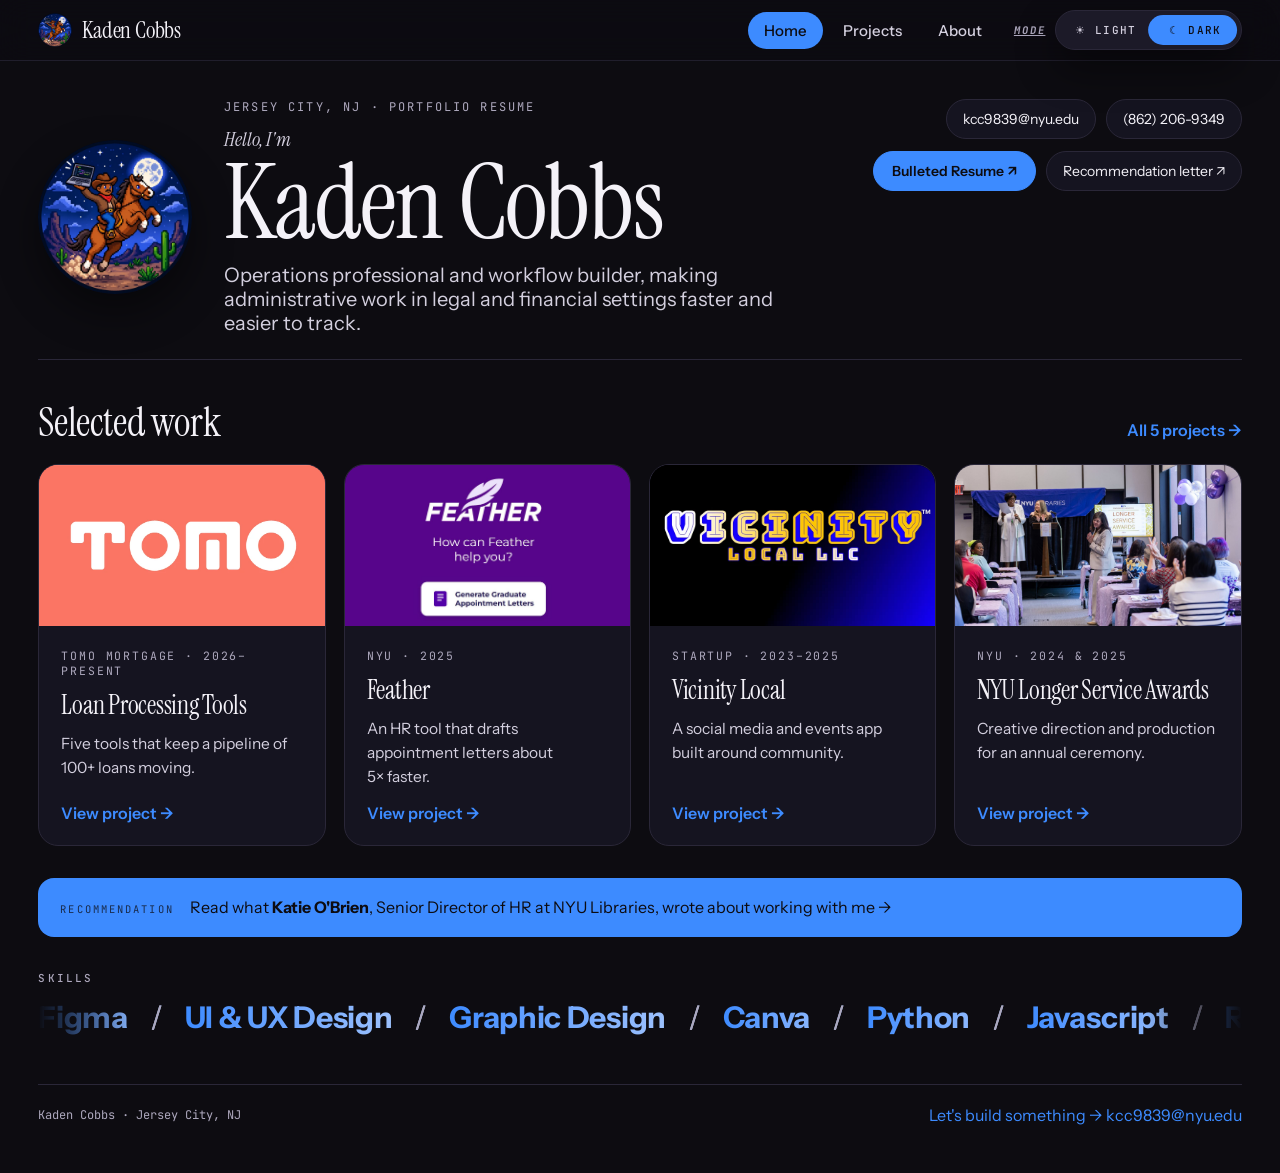
==== index.html @ 7b304f0b "Animate menu into tabs on scroll; frosted phone menu - On small screens the Home / Projects / About " ====
<!DOCTYPE html>
<html lang="en" data-theme="dark">
<head>
<meta charset="utf-8">
<meta name="viewport" content="width=device-width, initial-scale=1">
<title>Kaden Cobbs | Operations &amp; Workflow Automation</title>
<meta name="description" content="Portfolio resume of Kaden Cobbs, an operations professional and workflow builder in Jersey City, NJ.">
<script>
  // Saved choice first, then the visitor's system theme, then dark
  (function () {
    var t = null;
    try { t = localStorage.getItem('kc-portfolio-theme'); } catch (e) {}
    if (t !== 'light' && t !== 'dark') {
      t = window.matchMedia && matchMedia('(prefers-color-scheme: light)').matches ? 'light' : 'dark';
    }
    document.documentElement.dataset.theme = t;
  })();
</script>
<link rel="preconnect" href="https://fonts.googleapis.com">
<link rel="preconnect" href="https://fonts.gstatic.com" crossorigin>
<link href="https://fonts.googleapis.com/css2?family=Instrument+Serif:ital@0;1&family=Instrument+Sans:wght@400;500;600;700&family=JetBrains+Mono:wght@400;500&display=swap" rel="stylesheet">
<style>
:root {
  --bg: #0D0C11; --panel: #151420; --panel2: #1C1A28; --line: #2A2738;
  --ink: #F4F2F8; --ink2: #D3CFDE; --ink3: #ADA8BD;
  --accent: #3D8BFF; --accent-ink: #0D0C11; --shadow: 0 18px 40px rgba(0,0,0,.45);
  --blue: #8FB8FF; --blue-line: #2E3D5C; --blue-bg: #131B2A;
  --serif: 'Instrument Serif', serif;
  --sans: 'Instrument Sans', system-ui, sans-serif;
  --mono: 'JetBrains Mono', monospace;
}
:root[data-theme="light"] {
  --bg: #F7F5FA; --panel: #FFFFFF; --panel2: #F1EDF7; --line: #E3DEEC;
  --ink: #141220; --ink2: #565068; --ink3: #6E6880;
  --accent: #1560F5; --accent-ink: #FFFFFF; --shadow: 0 18px 40px rgba(10,30,70,.10);
  --blue: #12459E; --blue-line: #C4D7F7; --blue-bg: #EEF4FF;
}

* { box-sizing: border-box; }

/* Scrollbars that match the theme */
:root { color-scheme: dark; --scroll-thumb: color-mix(in srgb, var(--ink3) 55%, transparent); --scroll-thumb-hover: var(--accent); }
:root[data-theme="light"] { color-scheme: light; }
html { scrollbar-color: var(--scroll-thumb) var(--bg); }
.gallery { scrollbar-width: thin; scrollbar-color: var(--scroll-thumb) transparent; }
.gallery:hover { scrollbar-color: var(--scroll-thumb-hover) transparent; }
::-webkit-scrollbar { width: 12px; height: 10px; }
::-webkit-scrollbar-track { background: var(--bg); }
::-webkit-scrollbar-thumb { background: var(--scroll-thumb); border-radius: 999px; border: 3px solid var(--bg); }
::-webkit-scrollbar-thumb:hover { background: var(--scroll-thumb-hover); }
.gallery::-webkit-scrollbar-track { background: transparent; }
.gallery::-webkit-scrollbar-thumb { border-color: transparent; background-clip: padding-box; }
html, body { margin: 0; padding: 0; background: var(--bg); color: var(--ink); -webkit-font-smoothing: antialiased; }
body { font-family: var(--sans); transition: background .35s ease, color .35s ease; }
a { color: var(--accent); text-decoration: none; }
a:hover { color: var(--ink); }
img { display: block; max-width: 100%; }
h1, h2, h3, p, ul, figure { margin: 0; }

.wrap { max-width: 1280px; margin: 0 auto; }
.mono-sm { font-family: var(--mono); font-size: 12px; color: var(--ink3); }

/* Header */
.header { display: flex; flex-wrap: wrap; gap: 20px 28px; align-items: flex-start; justify-content: space-between; padding-bottom: 24px; border-bottom: 1px solid var(--line); }
.who { display: flex; align-items: center; gap: clamp(18px,2.5vw,32px); min-width: 0; }
.avatar-btn { flex: none; padding: 0; border: 0; background: none; border-radius: 50%; cursor: zoom-in; }
.avatar-btn:focus-visible { outline: 2px solid var(--accent); outline-offset: 4px; }
.avatar { transition: transform .3s ease; display: block; width: clamp(104px,12vw,156px); height: auto; aspect-ratio: 1; border-radius: 50%; box-shadow: var(--shadow); }
.intro { min-width: 0; }
.eyebrow { font-family: var(--mono); font-size: 12px; letter-spacing: .18em; text-transform: uppercase; color: var(--ink3); margin-bottom: 14px; }
.hello { font-family: var(--serif); font-style: italic; font-size: clamp(15px,2vw,20px); color: var(--ink2); line-height: 1; }
h1 { font-family: var(--serif); font-weight: 400; font-size: clamp(52px,9vw,104px); line-height: .92; margin: 6px 0 12px; letter-spacing: -.02em; }
.tagline { font-size: clamp(16px,1.6vw,20px); color: var(--ink2); max-width: 46ch; text-wrap: pretty; }

.contact { display: flex; flex-direction: column; gap: 12px; align-items: flex-end; flex: 1 1 340px; }
.contact-row { display: flex; flex-wrap: wrap; gap: 10px; justify-content: flex-end; }
.pill { border: 1px solid var(--line); background: var(--panel); border-radius: 999px; padding: 10px 16px; font-size: 14px; white-space: nowrap; color: var(--ink); }
.pill:hover { border-color: var(--accent); color: var(--accent); }
.pill-accent { background: var(--accent); border-color: var(--accent); color: var(--accent-ink); font-weight: 600; padding: 10px 18px; }
.pill-accent:hover { opacity: .85; color: var(--accent-ink); }

.mode { display: flex; align-items: center; gap: 10px; margin-top: 2px; }
.mode-label { font-family: var(--mono); font-size: 10.5px; letter-spacing: .18em; text-transform: uppercase; color: var(--ink3); font-weight: 700; font-style: italic; text-decoration: underline; }
.toggle.demo { animation: togglePulse 1.1s ease 2; }
@keyframes togglePulse { 0%,100% { box-shadow: var(--shadow), 0 0 0 0 color-mix(in srgb, var(--accent) 55%, transparent); } 50% { box-shadow: var(--shadow), 0 0 0 8px transparent; } }
.toggle { position: relative; display: flex; padding: 4px; gap: 2px; background: var(--panel2); border: 1px solid var(--line); border-radius: 999px; box-shadow: var(--shadow); cursor: pointer; }
.knob { position: absolute; top: 4px; left: 4px; width: calc(50% - 4px); height: calc(100% - 8px); border-radius: 999px; background: var(--accent); transition: transform .28s cubic-bezier(.4,0,.2,1); }
:root[data-theme="dark"] .knob { transform: translateX(100%); }
.toggle button { position: relative; z-index: 1; background: none; border: 0; border-radius: 999px; padding: 8px 15px; font-family: var(--mono); font-size: 11px; letter-spacing: .12em; text-transform: uppercase; font-weight: 500; white-space: nowrap; cursor: pointer; color: var(--ink2); transition: color .2s ease; }
:root[data-theme="light"] [data-set-theme="light"],
:root[data-theme="dark"] [data-set-theme="dark"] { color: var(--accent-ink); }

.label { font-family: var(--mono); font-size: 11px; letter-spacing: .2em; text-transform: uppercase; color: var(--ink3); margin-bottom: 10px; font-weight: 500; }
.degree { font-size: 17px; line-height: 1.25; margin-bottom: 5px; }
.school { font-size: 14px; color: var(--ink2); line-height: 1.45; }
.caps { list-style: none; padding: 0; display: flex; flex-wrap: wrap; gap: 6px; }
.caps li { border: 1px solid var(--blue-line); background: var(--blue-bg); border-radius: 7px; padding: 5px 9px; font-size: 12.5px; line-height: 1.3; white-space: nowrap; color: var(--blue); font-weight: 500; }
.rec { background: var(--accent); color: var(--accent-ink); border-radius: 14px; padding: 16px; }
.rec-label { font-family: var(--mono); font-size: 10.5px; letter-spacing: .2em; text-transform: uppercase; opacity: .75; margin-bottom: 10px; }
.rec p { margin-bottom: 12px; font-size: 14.5px; line-height: 1.45; text-wrap: pretty; }
.rec strong { font-weight: 600; }
.rec a { display: inline-block; background: var(--accent-ink); color: var(--accent); border-radius: 999px; padding: 9px 16px; font-size: 14px; font-weight: 600; }
.rec a:hover { opacity: .85; color: var(--accent); }

.group-head { display: flex; align-items: baseline; gap: 14px; margin-bottom: -4px; }
.group-head h3 { font-family: var(--mono); font-size: 12px; letter-spacing: .22em; text-transform: uppercase; color: var(--accent); font-weight: 500; }
.rule { flex: 1; height: 1px; background: var(--line); }
.count { font-family: var(--mono); font-size: 11.5px; white-space: nowrap; color: var(--ink3); }

.date { font-family: var(--mono); font-size: 11.5px; letter-spacing: .16em; text-transform: uppercase; color: var(--ink3); margin-bottom: 10px; }
.tags { font-size: 13.5px; color: var(--accent); font-weight: 600; }
.links { display: flex; flex-wrap: wrap; gap: 8px; margin-top: 14px; }
.links a { border: 1px solid var(--line); background: var(--panel2); border-radius: 999px; padding: 8px 14px; font-size: 13.5px; color: var(--ink); }
.links a:hover { border-color: var(--accent); color: var(--accent); }

/* Lightbox */
.lightbox { position: fixed; inset: 0; z-index: 50; background: rgba(8,7,12,.86); backdrop-filter: blur(6px); display: flex; align-items: center; justify-content: center; padding: 36px; cursor: zoom-out; animation: fadeUp .22s ease; }
.lightbox[hidden] { display: none; }
.avatar-btn:hover .avatar { transform: scale(1.04); }
:root[data-theme="light"] .avatar-night,
:root[data-theme="dark"] .avatar-day { display: none; }
.lightbox.is-round img { width: min(560px, 82vw, 76vh); border-radius: 50%; }
.lightbox figure { max-width: min(1400px,94vw); max-height: 88vh; display: flex; flex-direction: column; gap: 12px; align-items: center; }
.lightbox img { max-width: 100%; max-height: 80vh; object-fit: contain; border-radius: 12px; box-shadow: 0 30px 80px rgba(0,0,0,.6); }
.lightbox figcaption { font-family: var(--mono); font-size: 12px; letter-spacing: .1em; color: #CFC9DC; text-transform: uppercase; text-align: center; }
@keyframes fadeUp { from { opacity: 0; transform: translateY(14px); } to { opacity: 1; transform: none; } }

@media (prefers-reduced-motion: reduce) {
  *, *::before, *::after { transition: none !important; animation: none !important; }
}

/* Page frame */
.page { display: block; min-height: calc(100vh - 60px); padding: clamp(20px,3vw,40px) clamp(16px,3vw,40px) 48px; outline: none; }
.skip { position: absolute; left: 12px; top: -48px; z-index: 60; background: var(--accent); color: var(--accent-ink); padding: 10px 14px; border-radius: 10px; font-weight: 600; }
.skip:focus { top: 10px; color: var(--accent-ink); }
.view { animation: fadeUp .3s ease; }
.view[hidden] { display: none; }
.view-title:focus { outline: none; }

/* Top bar and menu */
.topbar { position: sticky; top: 0; z-index: 40; background: var(--bg); border-bottom: 1px solid var(--line); transition: background .35s ease; }
@supports (backdrop-filter: blur(1px)) or (-webkit-backdrop-filter: blur(1px)) {
  .topbar { background: transparent; border-bottom-color: color-mix(in srgb, var(--line) 70%, transparent); }
  .topbar::before { content: ""; position: absolute; inset: 0; z-index: -1; background: color-mix(in srgb, var(--bg) 55%, transparent); -webkit-backdrop-filter: blur(16px) saturate(1.4); backdrop-filter: blur(16px) saturate(1.4); }
  @media (max-width: 760px) {
    .nav { background: color-mix(in srgb, var(--bg) 55%, transparent) !important; -webkit-backdrop-filter: blur(16px) saturate(1.4); backdrop-filter: blur(16px) saturate(1.4); border-bottom-color: color-mix(in srgb, var(--line) 70%, transparent) !important; }
    .tabs a { background: color-mix(in srgb, var(--panel) 55%, transparent) !important; border-color: color-mix(in srgb, var(--line) 80%, transparent) !important; }
    .tabs a[aria-current="page"] { background: var(--accent) !important; border-color: var(--accent) !important; }
  }
}
.topbar-in { max-width: 1280px; margin: 0 auto; padding: 10px clamp(16px,3vw,40px); display: flex; align-items: center; gap: 16px; min-height: 60px; }
.brand { display: flex; align-items: center; gap: 10px; color: var(--ink); font-family: var(--serif); font-size: 23px; letter-spacing: -.01em; white-space: nowrap; }
.brand:hover { color: var(--ink); }
.brand-img { width: 34px; height: 34px; border-radius: 50%; }
:root[data-theme="light"] .brand-img.avatar-night,
:root[data-theme="dark"] .brand-img.avatar-day { display: none; }
.nav { display: flex; align-items: center; gap: 18px; margin-left: auto; }
.tabs { list-style: none; padding: 0; margin: 0; display: flex; gap: 4px; }
.tabs a { display: block; padding: 9px 16px; border-radius: 999px; color: var(--ink2); font-size: 15px; font-weight: 500; }
.tabs a:hover { color: var(--ink); background: var(--panel2); }
.tabs a[aria-current="page"] { background: var(--accent); color: var(--accent-ink); }
.topbar .mode { margin-top: 0; flex: none; }
.menu-btn { order: 3; }
.menu-btn { display: none; margin-left: auto; align-items: center; gap: 10px; background: var(--panel); color: var(--ink); border: 1px solid var(--line); border-radius: 999px; padding: 9px 16px; font: 500 15px var(--sans); cursor: pointer; }
.menu-icon { display: grid; gap: 4px; width: 18px; }
.menu-icon span { display: block; height: 2px; border-radius: 2px; background: currentColor; transition: transform .25s ease, opacity .2s ease; }
.menu-open .menu-icon span:nth-child(1) { transform: translateY(6px) rotate(45deg); }
.menu-open .menu-icon span:nth-child(2) { opacity: 0; }
.menu-open .menu-icon span:nth-child(3) { transform: translateY(-6px) rotate(-45deg); }

.topback { display: inline-flex; align-items: center; gap: 6px; padding: 8px 14px; border-radius: 999px; border: 1px solid var(--line); background: var(--panel); color: var(--ink); font-size: 14.5px; font-weight: 600; white-space: nowrap; }
.topback:hover { border-color: var(--accent); color: var(--accent); }
.topback[hidden] { display: none; }
.back-end { margin: 40px 0 0; }
.back-end + .pager { margin-top: 16px; }

/* Compact tab bar: replaces name, mode and menu on small screens once the header scrolls away */
.quicktabs { display: none; }
@media (max-width: 760px) {
  .topbar-in { position: relative; }
  /* The tab pill sits over the bar, clipped down to the menu button's spot; it unfolds leftward when the header scrolls away */
  .quicktabs { display: flex; gap: 6px; padding: 4px; position: absolute; top: 50%; right: clamp(16px,3vw,40px); left: calc(clamp(16px,3vw,40px) + 46px); transform: translateY(-50%); background: var(--panel2); border: 1px solid var(--line); border-radius: 999px; clip-path: inset(0 0 0 calc(100% - 46px) round 999px); opacity: 0; pointer-events: none; transition: clip-path .5s cubic-bezier(.65,0,.35,1), opacity .2s ease; }
  .past-header .quicktabs { clip-path: inset(0 0 0 0 round 999px); opacity: 1; pointer-events: auto; }
  .quicktabs a { flex: 1; text-align: center; padding: 9px 6px; border-radius: 999px; color: var(--ink2); font-size: 15px; font-weight: 600; opacity: 0; transform: translateX(8px); transition: opacity .15s ease, transform .15s ease, background .2s ease; }
  .past-header .quicktabs a { opacity: 1; transform: none; transition: opacity .25s ease .28s, transform .25s ease .28s, background .2s ease; }
  .quicktabs a[aria-current="page"] { background: var(--accent); color: var(--accent-ink); }
  /* Menu and mode switch fade away as the pill unfolds; the logo stays */
  .menu-btn, .topbar .mode, .brand span { transition: opacity .2s ease, transform .3s ease; }
  .past-header .menu-btn { opacity: 0; transform: scale(.85); pointer-events: none; }
  .past-header .topbar .mode { opacity: 0; pointer-events: none; }
  .past-header .brand span { opacity: 0; }
  .menu-icon span { transition: transform .3s ease, opacity .2s ease; }
  .past-header .menu-icon span:nth-child(1) { transform: translateY(6px); }
  .past-header .menu-icon span:nth-child(3) { transform: translateY(-6px); }
}

/* Section headings */
.section-head { display: flex; align-items: baseline; justify-content: space-between; gap: 16px; margin: 36px 0 16px; }
.section-head h2 { font-family: var(--serif); font-weight: 400; font-size: clamp(28px,3.4vw,40px); letter-spacing: -.01em; }
.more-link { font-weight: 600; white-space: nowrap; }
.page-head { padding-bottom: 24px; margin-bottom: 28px; border-bottom: 1px solid var(--line); }
.page-title { font-size: clamp(44px,7vw,84px); margin: 4px 0 14px; }
.lede { font-size: clamp(17px,1.7vw,21px); line-height: 1.5; color: var(--ink2); max-width: 60ch; text-wrap: pretty; }
.group-head { margin: 8px 0 14px; }

/* Project cards */
.pgrid { display: grid; grid-template-columns: repeat(auto-fill, minmax(min(100%, 340px), 1fr)); gap: 18px; margin-bottom: 32px; }
.pgrid-feat { grid-template-columns: repeat(4, minmax(0, 1fr)); }
.pgrid-feat .pcard-body h3 { font-size: 26px; }
@media (max-width: 1100px) { .pgrid-feat { grid-template-columns: repeat(2, minmax(0, 1fr)); } }
.pgrid-2 { grid-template-columns: repeat(2, minmax(0, 1fr)); }
@media (max-width: 640px) { .pgrid-feat, .pgrid-2 { grid-template-columns: minmax(0, 1fr); } }
.pcard { display: flex; flex-direction: column; border: 1px solid var(--line); background: var(--panel); border-radius: 20px; overflow: hidden; color: var(--ink); transition: transform .3s ease, border-color .3s ease; }
.pcard:hover { transform: translateY(-4px); border-color: var(--accent); color: var(--ink); }
.pcard:focus-visible { outline: 2px solid var(--accent); outline-offset: 3px; }
.pcard-img { position: relative; aspect-ratio: 16 / 9; background: var(--panel2); overflow: hidden; }
.pcard-img img { position: absolute; inset: 0; width: 100%; height: 100%; object-fit: cover; transition: transform .5s ease; }
.pcard-img.top img { object-position: top; }
.pcard-img.vic { background: #000; }
.pcard:hover .pcard-img img { transform: scale(1.04); }
.pcard-img.tomo, .hero-logo.tomo { background: #FB7564; }
.hero-logo { border-radius: 20px; overflow: hidden; margin-bottom: 32px; display: flex; justify-content: center; }
.hero-logo img { width: min(100%, 520px); }
.pcard-img.noimg { display: flex; align-items: center; justify-content: center; background: linear-gradient(135deg, var(--accent), color-mix(in srgb, var(--accent) 45%, var(--bg))); }
.pcard-img.noimg span { font-family: var(--serif); font-size: 34px; color: var(--accent-ink); letter-spacing: -.01em; }
.pcard-body { display: flex; flex-direction: column; flex: 1; padding: 22px; }
.pcard-body h3 { font-family: var(--serif); font-weight: 400; font-size: 30px; margin-bottom: 10px; letter-spacing: -.01em; }
.pcard-body p { font-size: 15.5px; line-height: 1.55; color: var(--ink2); margin-bottom: 14px; text-wrap: pretty; }
.pcard-body .tags { margin-bottom: 14px; }
.pcard-more { margin-top: auto; font-weight: 600; color: var(--accent); }

.rec-strip { display: flex; flex-wrap: wrap; align-items: baseline; gap: 6px 16px; background: var(--accent); color: var(--accent-ink); border-radius: 16px; padding: 18px 22px; font-size: 16px; line-height: 1.45; }
.rec-strip:hover { opacity: .9; color: var(--accent-ink); }
.rec-strip .rec-label { margin: 0; }

.pcard-wide { grid-column: 1 / -1; display: grid; grid-template-columns: minmax(0, 5fr) minmax(0, 6fr); }
.pcard-wide .pcard-img { aspect-ratio: auto; min-height: 100%; }
.pcard-wide .pcard-img img { object-fit: contain; }
.pcard-wide .pcard-body { padding: 28px; }
.toolchips { list-style: none; padding: 0; margin: 0 0 16px; display: flex; flex-wrap: wrap; gap: 6px; }
.toolchips li { border: 1px solid var(--blue-line); background: var(--blue-bg); color: var(--blue); border-radius: 7px; padding: 5px 10px; font-size: 13px; font-weight: 500; }
@media (max-width: 760px) {
  .pcard-wide { grid-template-columns: minmax(0, 1fr); }
  .pcard-wide .pcard-img { aspect-ratio: 16 / 9; }
  .pcard-wide .pcard-body { padding: 22px; }
}

/* Skill tickers */
.sr-only { position: absolute; width: 1px; height: 1px; overflow: hidden; clip: rect(0 0 0 0); white-space: nowrap; }
.ticker { position: relative; overflow: hidden; -webkit-mask-image: linear-gradient(90deg, transparent, #000 8%, #000 92%, transparent); mask-image: linear-gradient(90deg, transparent, #000 8%, #000 92%, transparent); }
.ticker-track { display: flex; width: max-content; animation: tickerMove var(--dur, 30s) linear infinite; }
.ticker:hover .ticker-track { animation-play-state: paused; }
.ticker-track ul { list-style: none; margin: 0; padding: 0 5px 0 0; display: flex; gap: 10px; }
.ticker li { white-space: nowrap; border: 1px solid var(--blue-line); background: var(--blue-bg); color: var(--blue); border-radius: 999px; padding: 6px 13px; font-size: 13.5px; font-weight: 500; }
/* Home: bold gradient words with slashes */
.home-skills .ticker { --speed: 1.5; }
.home-skills .ticker-track ul { gap: 0; padding: 0; align-items: center; }
.home-skills .ticker li { border: 0; padding: 4px 0; border-radius: 0; font-size: clamp(22px, 2.6vw, 30px); font-weight: 700; letter-spacing: -.01em; background: linear-gradient(90deg, var(--accent), color-mix(in srgb, var(--accent) 35%, var(--ink))); -webkit-background-clip: text; background-clip: text; color: transparent; }
.home-skills .ticker li::after { content: "/"; -webkit-text-fill-color: var(--ink3); color: var(--ink3); font-weight: 400; margin: 0 22px; }
/* Projects page: stock-ticker strip with thin rules and green arrows */
.view[data-view="projects"] .ticker, .proj-skills .ticker { border-top: 1px solid var(--blue-line); border-bottom: 1px solid var(--blue-line); background: var(--blue-bg); padding: 11px 0; -webkit-mask-image: none; mask-image: none; }
.view[data-view="projects"] .ticker-track ul, .proj-skills .ticker-track ul { gap: 0; padding: 0; }
.view[data-view="projects"] .ticker li, .proj-skills .ticker li { border: 0; border-right: 1px solid var(--line); border-radius: 0; background: none; color: var(--blue); font-family: var(--mono); font-size: 13px; font-weight: 500; padding: 0 22px; border-right-color: var(--blue-line); }
.view[data-view="projects"] .ticker li::before, .proj-skills .ticker li::before { content: "▲ "; color: var(--accent); font-size: 10px; }
@keyframes tickerMove { from { transform: translateX(0); } to { transform: translateX(-50%); } }
.pcard .ticker { display: none; margin: 0 -22px 16px; }
.skills-band { margin: -14px 0 34px; }
.home-skills { margin: 34px 0 0; }
.proj-skills { margin: 0 0 32px; }
.skills-band .label { margin-bottom: 10px; }
.ticker-group li { font-size: 14.5px; padding: 7px 15px; }
/* One-column layout (same breakpoint where the NYU grid leaves 2x2): a ticker on each card instead of one per section */
@media (max-width: 640px) {
  .pcard .ticker { display: block; }
  .view[data-view="projects"] .pcard .tags { display: none; }
  .skills-band:not(.always) { display: none; }
}
@media (prefers-reduced-motion: reduce) {
  .ticker { -webkit-mask-image: none; mask-image: none; }
  .ticker-track { width: auto; animation: none; }
  .ticker-track ul { flex-wrap: wrap; }
  .ticker-track ul[aria-hidden] { display: none; }
}

/* About */
.about-grid { display: grid; grid-template-columns: repeat(auto-fit, minmax(min(100%, 340px), 1fr)); gap: 18px; align-items: start; }
.about-col { display: flex; flex-direction: column; gap: 18px; }
.panel { border: 1px solid var(--line); background: var(--panel); border-radius: 18px; padding: 22px; }
.panel .mono-sm { margin-bottom: 6px; }
.contact-list { display: flex; flex-wrap: wrap; gap: 10px; }

.banner { display: block; width: 100%; margin: 0 0 26px; padding: 0; border: 1px solid var(--line); border-radius: 20px; overflow: hidden; background: var(--panel2); aspect-ratio: 1800 / 670; cursor: zoom-in; }
.banner:focus-visible { outline: 2px solid var(--accent); outline-offset: 3px; }
.banner-img { width: 100%; height: 100%; object-fit: cover; transition: transform .5s ease; }
.banner:hover .banner-img { transform: scale(1.02); }

/* Screen gallery */
.gallery { display: grid; grid-auto-flow: column; grid-auto-columns: minmax(150px, 1fr); gap: 16px; margin: -10px 0 34px; overflow-x: auto; scroll-snap-type: x mandatory; padding: 10px 0 8px; scrollbar-width: thin; }
.gallery-item { margin: 0; scroll-snap-align: start; display: flex; flex-direction: column; gap: 10px; }
.shot-btn { display: block; padding: 0; border: 0; background: none; cursor: zoom-in; border-radius: 34px; }
.shot-btn img { width: 100%; aspect-ratio: 420 / 900; object-fit: contain; transition: transform .35s ease; }
.shot-btn:hover img { transform: translateY(-4px); }
.shot-btn:focus-visible { outline: 2px solid var(--accent); outline-offset: 4px; }
.gallery-item:first-child .shot-btn img { object-fit: cover; border-radius: 30px; }
.gallery-item figcaption { font-family: var(--mono); font-size: 11px; letter-spacing: .16em; text-transform: uppercase; color: var(--ink3); text-align: center; }
@media (max-width: 480px) { .gallery { grid-auto-columns: 58%; gap: 12px; } }

/* Project pages */
.back { display: inline-block; margin-bottom: 22px; font-weight: 600; }
.project > .tags { margin-bottom: 26px; }
.project .lede { margin-bottom: 14px; }
.hero-shot { display: block; width: 100%; padding: 0; border: 1px solid var(--line); border-radius: 20px; background: var(--panel2); overflow: hidden; cursor: zoom-in; margin-bottom: 32px; }
.hero-shot img { width: 100%; max-height: min(58vh, 500px); object-fit: cover; object-position: top; }
.hero-shot.tall { background: #000; }
.hero-shot.tall img { object-fit: contain; }
.hero-shot:focus-visible { outline: 2px solid var(--accent); outline-offset: 3px; }
.proj-grid { display: grid; grid-template-columns: minmax(0, 1fr) minmax(240px, 320px); gap: clamp(24px,4vw,56px); align-items: start; }
.prose { max-width: 68ch; }
.prose h2 { font-family: var(--serif); font-weight: 400; font-size: 30px; margin: 0 0 10px; letter-spacing: -.01em; }
.prose * + h2 { margin-top: 30px; }
.prose p, .prose li { font-size: 17px; line-height: 1.65; color: var(--ink2); text-wrap: pretty; }
.prose p + p, .prose ul + p, .prose ol + p { margin-top: 14px; }
.prose ul, .prose ol { padding-left: 1.2em; margin: 0; display: grid; gap: 10px; }
.nda-note { margin-top: 22px !important; padding: 14px 16px; border: 1px dashed var(--line); border-radius: 12px; font-size: 15px !important; color: var(--ink3) !important; }
.prose strong { color: var(--ink); font-weight: 600; }
.facts { position: sticky; top: 84px; border: 1px solid var(--line); background: var(--panel); border-radius: 18px; padding: 22px; }
.facts dl { margin: 0; display: grid; gap: 14px; }
.facts dt { font-family: var(--mono); font-size: 11px; letter-spacing: .18em; text-transform: uppercase; color: var(--ink3); margin-bottom: 4px; }
.facts dd { margin: 0; font-size: 15px; line-height: 1.45; }
.facts .links { margin-top: 18px; padding-top: 18px; border-top: 1px solid var(--line); flex-direction: column; align-items: stretch; gap: 10px; }
.facts .links::before { content: "See the work"; font-family: var(--mono); font-size: 11px; letter-spacing: .18em; text-transform: uppercase; color: var(--ink3); margin-bottom: 2px; }
.facts .links a { display: block; text-align: left; padding: 13px 16px; border-radius: 12px; border: 1px solid color-mix(in srgb, var(--accent) 55%, transparent); background: color-mix(in srgb, var(--accent) 12%, var(--panel)); color: var(--accent); font-size: 15px; font-weight: 600; transition: background .2s ease, color .2s ease, transform .2s ease; }
.facts .links a:hover { background: var(--accent); border-color: var(--accent); color: var(--accent-ink); transform: translateX(3px); }
.facts .links a:first-of-type { background: var(--accent); border-color: var(--accent); color: var(--accent-ink); }
.facts .links a:first-of-type:hover { opacity: .9; }
.facts .links a:focus-visible { outline: 2px solid var(--accent); outline-offset: 3px; }
.pager { display: grid; grid-template-columns: 1fr 1fr; gap: 14px; margin-top: 44px; }
.pager a { display: flex; flex-direction: column; gap: 4px; border: 1px solid var(--line); background: var(--panel); border-radius: 16px; padding: 16px 20px; color: var(--ink); font-family: var(--serif); font-size: 22px; transition: border-color .25s ease; }
.pager a:hover { border-color: var(--accent); color: var(--ink); }
.pager a span { font-family: var(--mono); font-size: 11px; letter-spacing: .18em; text-transform: uppercase; color: var(--ink3); }
.pager-next { grid-column: 2; text-align: right; }

.footer { margin-top: 44px; padding-top: 20px; border-top: 1px solid var(--line); display: flex; flex-wrap: wrap; gap: 14px; justify-content: space-between; align-items: center; }
.footer a { font-size: 16px; }

/* Tablet and phone */
@media (max-width: 900px) {
  .header { flex-direction: column; align-items: center; text-align: center; }
  .who { flex-direction: column; }
  .tagline { margin: 0 auto; }
  .contact { align-items: center; flex: none; width: 100%; }
  .contact-row { justify-content: center; }
  .proj-grid { grid-template-columns: minmax(0, 1fr); }
  .facts { position: static; }
  .footer { flex-direction: column; text-align: center; }
}
@media (max-width: 760px) {
  .menu-btn { display: inline-flex; }
  .nav { display: none; position: absolute; left: 0; right: 0; top: 100%; flex-direction: column; align-items: stretch; gap: 16px; padding: 12px 16px 20px; background: var(--bg); border-bottom: 1px solid var(--line); box-shadow: var(--shadow); }
  .menu-open .nav { display: flex; }
  .tabs { flex-direction: column; gap: 6px; }
  .tabs a { padding: 14px 18px; font-size: 18px; border-radius: 14px; background: var(--panel); border: 1px solid var(--line); }
  .tabs a[aria-current="page"] { border-color: var(--accent); }
  .topbar .mode { margin-left: auto; }
  .topbar .mode-label, .toggle .tw { display: none; }
  .toggle button { padding: 8px 12px; font-size: 15px; letter-spacing: 0; }
  .menu-btn { margin-left: 0; }
  .section-head { margin-top: 28px; }
  .pager { grid-template-columns: 1fr; }
  .pager-next { grid-column: auto; }
  .pager a { font-size: 20px; }
  .rec-strip { flex-direction: column; gap: 6px; }
}
@media (max-width: 480px) {
  .brand span { font-size: 20px; }
  .menu-word { display: none; }
  .menu-btn { padding: 11px 13px; }
  .has-back .brand span { display: none; }
}
</style>
</head>
<body>
<a class="skip" href="#view">Skip to content</a>

<header class="topbar">
  <div class="topbar-in">
    <a class="brand" href="#/" aria-label="Kaden Cobbs, home">
      <img class="brand-img avatar-day" data-img="avatar-day" alt="" width="34" height="34">
      <img class="brand-img avatar-night" data-img="avatar-night" alt="" width="34" height="34">
      <span>Kaden Cobbs</span>
    </a>
    <a class="topback" href="#/projects" hidden><span aria-hidden="true">←</span> Back</a>
    <button type="button" class="menu-btn" aria-expanded="false" aria-controls="site-nav" aria-label="Menu">
      <span class="menu-icon" aria-hidden="true"><span></span><span></span><span></span></span>
      <span class="menu-word">Menu</span>
    </button>
    <nav class="quicktabs" aria-label="Pages">
      <a href="#/" data-tab="home">Home</a>
      <a href="#/projects" data-tab="projects">Projects</a>
      <a href="#/about" data-tab="about">About</a>
    </nav>
    <nav class="nav" id="site-nav" aria-label="Main">
      <ul class="tabs">
        <li><a href="#/" data-tab="home">Home</a></li>
        <li><a href="#/projects" data-tab="projects">Projects</a></li>
        <li><a href="#/about" data-tab="about">About</a></li>
      </ul>
    </nav>
    <div class="mode">
      <span class="mode-label">Mode</span>
      <div class="toggle" role="group" aria-label="Color mode">
        <span class="knob" aria-hidden="true"></span>
        <button type="button" data-set-theme="light" aria-label="Light mode"><span aria-hidden="true">☀</span><span class="tw"> Light</span></button>
        <button type="button" data-set-theme="dark" aria-label="Dark mode"><span aria-hidden="true">☾</span><span class="tw"> Dark</span></button>
      </div>
    </div>
  </div>
</header>

<main id="view" class="page" tabindex="-1">
<div class="wrap">

  <!-- ============ HOME ============ -->
  <section class="view" data-view="home" data-title="">
    <div class="header">
      <div class="who">
        <button type="button" class="avatar-btn" data-cap="Kaden Cobbs" aria-label="Enlarge profile picture"><img class="avatar avatar-day" src="[data-uri]" width="156" height="156" alt="Pixel-art logo: a cowboy on horseback holding a laptop in the desert under a midday sun"><img class="avatar avatar-night" src="[data-uri]" width="156" height="156" alt="Pixel-art logo: a cowboy on horseback holding a laptop in the desert under a full moon"></button>
        <div class="intro">
          <div class="eyebrow">Jersey City, NJ · Portfolio Resume</div>
          <div class="hello">Hello, I'm</div>
          <h1 class="view-title" tabindex="-1">Kaden Cobbs</h1>
          <p class="tagline">Operations professional and workflow builder, making administrative work in legal and financial settings faster and easier to track.</p>
        </div>
      </div>
      <div class="contact">
        <div class="contact-row">
          <a class="pill" href="mailto:kcc9839@nyu.edu">kcc9839@nyu.edu</a>
          <a class="pill" href="tel:+18622069349">(862) 206-9349</a>
        </div>
        <div class="contact-row">
          <a class="pill pill-accent" href="https://drive.google.com/file/d/1_Bfo21GrGhuHd2dTiGUwJqpGaxAQWwb1/view?usp=sharing" target="_blank" rel="noopener">Bulleted Resume ↗</a>
          <a class="pill" href="https://drive.google.com/file/d/1j8dpUlIKRS8OyiJHXm0B_t567y3bD8hA/view?usp=sharing" target="_blank" rel="noopener">Recommendation letter ↗</a>
        </div>
      </div>
    </div>

    <div class="section-head">
      <h2>Selected work</h2>
      <a class="more-link" href="#/projects">All 5 projects →</a>
    </div>
    <div class="pgrid pgrid-feat">
      <a class="pcard" href="#/projects/loan-processing-tools">
        <div class="pcard-img tomo"><img data-img="tomo" alt=""></div>
        <div class="pcard-body"><div class="date">Tomo Mortgage · 2026–Present</div><h3>Loan Processing Tools</h3><p>Five tools that keep a pipeline of 100+ loans moving.</p><span class="pcard-more">View project →</span></div>
      </a>
      <a class="pcard" href="#/projects/feather">
        <div class="pcard-img"><img data-img="feather" alt=""></div>
        <div class="pcard-body"><div class="date">NYU · 2025</div><h3>Feather</h3><p>An HR tool that drafts appointment letters about 5× faster.</p><span class="pcard-more">View project →</span></div>
      </a>
      <a class="pcard" href="#/projects/vicinity-local">
        <div class="pcard-img vic"><img data-img="vicinity-card" alt=""></div>
        <div class="pcard-body"><div class="date">Startup · 2023–2025</div><h3>Vicinity Local</h3><p>A social media and events app built around community.</p><span class="pcard-more">View project →</span></div>
      </a>
      <a class="pcard" href="#/projects/longer-service-awards">
        <div class="pcard-img"><img data-img="lsa" alt=""></div>
        <div class="pcard-body"><div class="date">NYU · 2024 &amp; 2025</div><h3>NYU Longer Service Awards</h3><p>Creative direction and production for an annual ceremony.</p><span class="pcard-more">View project →</span></div>
      </a>
    </div>

    <a class="rec-strip" href="#/about">
      <span class="rec-label">Recommendation</span>
      <span>Read what <strong>Katie O'Brien</strong>, Senior Director of HR at NYU Libraries, wrote about working with me →</span>
    </a>
    <div class="skills-band always home-skills">
      <div class="label">Skills</div>
      <div class="ticker ticker-group" data-ticker-caps></div>
    </div>
  </section>

  <!-- ============ PROJECTS ============ -->
  <section class="view" data-view="projects" data-title="Projects" hidden>
    <div class="page-head">
      <div class="eyebrow">Portfolio</div>
      <h1 class="view-title page-title" tabindex="-1">Projects &amp; Selected Works</h1>
      <p class="lede">Tools, programs and events I've designed and built. Pick one to see the full story.</p>
    </div>

    <div class="group-head"><h3>Tomo Mortgage</h3><span class="rule"></span><span class="count">01 project</span></div>
    <div class="pgrid">
      <a class="pcard pcard-wide" href="#/projects/loan-processing-tools" data-skills="Google Apps Script|Google Sheets|Gemini Gems|Workflow Automation|AI Tools|Process Design|UX Design">
        <div class="pcard-img tomo"><img data-img="tomo" alt=""></div>
        <div class="pcard-body"><div class="date">April 2026 to Present · 5 tools</div><h3>Loan Processing Tools</h3><p>A set of five automations and designs that keep a pipeline of 100+ loans moving.</p>
          <ul class="toolchips"><li>Automatic email filing</li><li>Shared pipeline tracker</li><li>Title order bot</li><li>Parties screen bot</li><li>Pipeline &amp; inbox UX proposals</li></ul>
          <div class="tags">Google Apps Script · Workflow Automation · AI Tools</div><span class="pcard-more">View project →</span></div>
      </a>
    </div>
    <div class="skills-band">
      <div class="label">Tomo Mortgage skills</div>
      <div class="ticker ticker-group" data-ticker-group></div>
    </div>

    <div class="group-head"><h3>NYU</h3><span class="rule"></span><span class="count">04 projects</span></div>
    <div class="pgrid pgrid-2">
      <a class="pcard" href="#/projects/feather" data-skills="Python|Flask|pandas|Tesseract OCR|HTML &amp; CSS|JavaScript|Figma|Product Design">
        <div class="pcard-img"><img data-img="feather" alt=""></div>
        <div class="pcard-body"><div class="date">June 2025</div><h3>Feather</h3><p>Replaced manual HR processes with a digital workflow that reduced appointment processing time by 5×.</p><div class="tags">Product Design · Python Development</div><span class="pcard-more">View project →</span></div>
      </a>
      <a class="pcard" href="#/projects/vicinity-local" data-skills="UX Design|User Research|Mobile App Design|Startup">
        <div class="pcard-img vic"><img data-src-id="vicinity-card" src="[data-uri]" alt=""></div>
        <div class="pcard-body"><div class="date">May 2023 — June 2025</div><h3>Vicinity Local</h3><p>A social media and events app designed to build community and empower people.</p><div class="tags">UX Design · Research · Startup Project</div><span class="pcard-more">View project →</span></div>
      </a>
      <a class="pcard" href="#/projects/longer-service-awards" data-skills="Creative Direction|Technical Production|Event Production|Presentation Design">
        <div class="pcard-img"><img data-img="lsa" alt=""></div>
        <div class="pcard-body"><div class="date">April 2024 &amp; May 2025</div><h3>NYU Longer Service Awards</h3><p>Led creative direction and technical production for NYU Libraries' annual ceremony recognizing employees for their years of service.</p><div class="tags">Creative Director · Technical Producer</div><span class="pcard-more">View project →</span></div>
      </a>
      <a class="pcard" href="#/projects/coaching-program" data-skills="Program Design|Cross-Department Coordination|Mentorship|Career Development">
        <div class="pcard-img top"><img data-img="coaching" alt=""></div>
        <div class="pcard-body"><div class="date">August 2024</div><h3>Employee Coaching Program</h3><p>Developed an employee coaching program connecting NYU staff with student mentors to support career advancement and leadership development.</p><div class="tags">Program Design · Cross-Department Coordination</div><span class="pcard-more">View project →</span></div>
      </a>
    </div>
    <div class="skills-band">
      <div class="label">NYU skills</div>
      <div class="ticker ticker-group" data-ticker-group></div>
    </div>
  </section>

  <!-- ============ ABOUT ============ -->
  <section class="view" data-view="about" data-title="About" hidden>
    <button type="button" class="banner" data-cap="Kaden Cobbs" aria-label="Enlarge banner">
      <img class="banner-img avatar-day" src="[data-uri]" width="1800" height="670" alt="Pixel-art banner: a cowboy on horseback holding a laptop in the desert under a midday sun">
      <img class="banner-img avatar-night" src="[data-uri]" width="1800" height="670" alt="Pixel-art banner: a cowboy on horseback holding a laptop in the desert under a full moon">
    </button>
    <div class="page-head">
      <div class="eyebrow">About</div>
      <h1 class="view-title page-title" tabindex="-1">About me</h1>
      <p class="lede">Operations professional and workflow builder, making administrative work in legal and financial settings faster and easier to track.</p>
    </div>
    <div class="about-grid">
      <div class="about-col">
        <section class="panel">
          <h2 class="label">Education</h2>
          <div class="mono-sm">Aug 2021 — May 2025</div>
          <div class="degree">Bachelor in Economics</div>
          <div class="school">NYU College of Arts &amp; Sciences<br>New York City, USA</div>
        </section>
        <section class="panel">
          <h2 class="label">Capabilities</h2>
          <ul class="caps">
            <li>Figma</li><li>UI &amp; UX Design</li><li>Graphic Design</li><li>Canva</li>
            <li>Python</li><li>Javascript</li><li>React</li><li>HTML &amp; CSS</li>
            <li>Cursor</li><li>Statistical Analysis</li><li>MS Excel</li><li>Google Sheets</li>
            <li>User Interviews &amp; Research</li>
          </ul>
        </section>
      </div>
      <div class="about-col">
        <section class="rec">
          <div class="rec-label">Recommendation</div>
          <p>A letter from <strong>Katie O'Brien</strong>, Senior Director of HR at NYU Libraries.</p>
          <a href="https://drive.google.com/file/d/1j8dpUlIKRS8OyiJHXm0B_t567y3bD8hA/view?usp=sharing" target="_blank" rel="noopener">Read the letter ↗</a>
        </section>
        <section class="panel">
          <h2 class="label">Get in touch</h2>
          <div class="contact-list">
            <a class="pill" href="mailto:kcc9839@nyu.edu">kcc9839@nyu.edu</a>
            <a class="pill" href="tel:+18622069349">(862) 206-9349</a>
            <a class="pill pill-accent" href="https://drive.google.com/file/d/1_Bfo21GrGhuHd2dTiGUwJqpGaxAQWwb1/view?usp=sharing" target="_blank" rel="noopener">Bulleted Resume ↗</a>
          </div>
        </section>
      </div>
    </div>
  </section>

  <!-- ============ PROJECT: LOAN PROCESSING TOOLS ============ -->
  <article class="view project" data-view="projects/loan-processing-tools" data-title="Loan Processing Tools" hidden>
    <a class="back" href="#/projects">← All projects</a>
    <div class="eyebrow">Tomo Mortgage · April 2026 to Present</div>
    <h1 class="view-title page-title" tabindex="-1">Loan Processing Tools</h1>
    <p class="lede">Five tools I built and designed to help my team keep a pipeline of more than 100 loans moving.</p>
    <div class="tags">Google Apps Script · Workflow Automation · AI Tools</div>
    <div class="hero-logo tomo"><img data-src-id="tomo" src="[data-uri]" alt="Tomo logo"></div>
    <div class="skills-band always proj-skills">
      <div class="label">Skills</div>
      <div class="ticker ticker-group" data-ticker-project="loan-processing-tools"></div>
    </div>
    <div class="proj-grid">
      <div class="prose">
        <h2>The problem</h2>
        <p>With over 100 loans in my pipeline, email was the bottleneck. Every incoming message had to be matched to the right loan and filed by hand, and the status of each file lived in too many places.</p>
        <h2>The five tools</h2>
        <ol class="tool-list">
          <li><strong>Automatic email filing.</strong> A Google Apps Script that reads our pipeline sheet and labels each incoming email with the loan it belongs to, so it lands in the right place on its own.</li>
          <li><strong>Shared pipeline tracker.</strong> One sheet the whole team uses to see the key milestones for every loan and where each file stands.</li>
          <li><strong>Title order bot.</strong> A Gemini Gem that takes over the repetitive data entry for title orders.</li>
          <li><strong>Parties screen bot.</strong> A second Gemini Gem that fills in the parties screen for each loan.</li>
          <li><strong>Pipeline &amp; inbox UX proposals.</strong> Designs for a clearer pipeline view and a loan inbox built into our platform.</li>
        </ol>
        <h2>The result</h2>
        <p>Less time sorting email and retyping the same information, and a single place where the team can check on any loan.</p>
        <p class="nda-note">This work is covered by an NDA, so screenshots and some details are left out.</p>
      </div>
      <aside class="facts">
        <dl>
          <div><dt>Organization</dt><dd>Tomo Mortgage</dd></div>
          <div><dt>Timeline</dt><dd>April 2026 to Present</dd></div>
          <div><dt>Tools</dt><dd>Google Apps Script, Google Sheets, Gemini Gems</dd></div>
          <div><dt>Scope</dt><dd>5 tools across automation, AI and UX design</dd></div>
        </dl>
      </aside>
    </div>
    <a class="back back-end" href="#/projects">← All projects</a>
    <nav class="pager" aria-label="More projects">
      <a class="pager-next" href="#/projects/feather"><span>Next project</span>Feather →</a>
    </nav>
  </article>

  <!-- ============ PROJECT: FEATHER ============ -->
  <article class="view project" data-view="projects/feather" data-title="Feather" hidden>
    <a class="back" href="#/projects">← All projects</a>
    <div class="eyebrow">NYU Libraries · June 2025</div>
    <h1 class="view-title page-title" tabindex="-1">Feather</h1>
    <p class="lede">A lightweight HR automation tool that drafts graduate student appointment letters about 5× faster.</p>
    <div class="tags">Product Design · Python Development</div>
    <button type="button" class="hero-shot" data-cap="Feather — appointment letter generator">
      <img data-src-id="feather" src="[data-uri]" alt="Feather app home screen">
    </button>
    <div class="skills-band always proj-skills">
      <div class="label">Skills</div>
      <div class="ticker ticker-group" data-ticker-project="feather"></div>
    </div>
    <div class="proj-grid">
      <div class="prose">
        <h2>The problem</h2>
        <p>As an HR student assistant at NYU Libraries, I saw how much time went into drafting graduate student appointment letters by hand: pulling names from a spreadsheet, checking each student's paperwork, and looking up mailing addresses in Workday, one letter at a time.</p>
        <h2>What I built</h2>
        <p>Feather turns that into one guided workflow:</p>
        <ol>
          <li><strong>Import the appointment board.</strong> Upload the spreadsheet exported from monday.com as is. Feather picks out every student who hasn't received a welcome email yet.</li>
          <li><strong>Choose the students and semester</strong> for the batch.</li>
          <li><strong>Scan their forms.</strong> Feather reads each student's form with OCR, checks that the start date is valid for the semester, and pulls the mailing address into the letter, so nobody has to look it up.</li>
          <li><strong>Add job descriptions</strong> with one-click copy buttons for each job title.</li>
          <li><strong>Generate and review.</strong> Feather creates a PDF letter for every student and walks through each one in a built-in viewer for approval or edits.</li>
        </ol>
        <p>Everything runs locally on the user's computer, and no data is sent over the internet.</p>
        <h2>The result</h2>
        <p>Letters that used to be drafted one by one now come out of a single batch about 5× faster, leaving HR staff more time for recruiting and working directly with employees. Feather was designed to grow into other repetitive HR and administrative tasks.</p>
      </div>
      <aside class="facts">
        <dl>
          <div><dt>Organization</dt><dd>NYU Division of Libraries</dd></div>
          <div><dt>Timeline</dt><dd>2025</dd></div>
          <div><dt>Tools</dt><dd>Python, Flask, pandas, Tesseract OCR, HTML/CSS/JavaScript, Figma</dd></div>
        </dl>
        <div class="links">
          <a href="https://drive.google.com/file/d/1587VTtKNNpDBvQ35ZSiTahLpN8cp7N2f/view?usp=drive_link" target="_blank" rel="noopener">Project Brief &amp; Manual ↗</a>
          <a href="https://drive.google.com/file/d/1XozZD-NORargz6fPDZMwRL8nI8MufQe5/view?usp=drive_link" target="_blank" rel="noopener">Figma Wireframes PDF ↗</a>
          <a href="https://www.dropbox.com/scl/fo/1v4883jet0s3jtsl2v4pu/AFlFen6oJmhB6fHtebhUozo?rlkey=dg398wqtqqdav94mc9tp9vfxz&amp;e=1&amp;st=xy4f80ek&amp;dl=0" target="_blank" rel="noopener">Feather App Download ↗</a>
          <a href="https://github.com/kadenc12-max/feather" target="_blank" rel="noopener">GitHub Repo ↗</a>
        </div>
      </aside>
    </div>
    <a class="back back-end" href="#/projects">← All projects</a>
    <nav class="pager" aria-label="More projects">
      <a class="pager-prev" href="#/projects/loan-processing-tools"><span>Previous project</span>← Loan Processing Tools</a>
      <a class="pager-next" href="#/projects/vicinity-local"><span>Next project</span>Vicinity Local →</a>
    </nav>
  </article>

  <!-- ============ PROJECT: VICINITY LOCAL ============ -->
  <article class="view project" data-view="projects/vicinity-local" data-title="Vicinity Local" hidden>
    <a class="back" href="#/projects">← All projects</a>
    <div class="eyebrow">Startup project · May 2023 — June 2025</div>
    <h1 class="view-title page-title" tabindex="-1">Vicinity Local</h1>
    <p class="lede">A social media and events app designed to build community and empower people.</p>
    <div class="tags">UX Design · Research · Startup Project</div>
    <div class="gallery" aria-label="Vicinity Local app screens">
      <figure class="gallery-item">
        <button type="button" class="shot-btn" data-cap="Vicinity Local — Splash screen"><img src="[data-uri]" alt="Vicinity Local splash screen: a collage of New York City landmarks with the Vicinity New York City logo"></button>
        <figcaption>Splash screen</figcaption>
      </figure>
      <figure class="gallery-item">
        <button type="button" class="shot-btn" data-cap="Vicinity Local — Feed"><img data-src-id="vicinity" src="[data-uri]" alt="Vicinity Local feed showing a free throw competition at West 4th St Courts and an NYU community Python class"></button>
        <figcaption>Feed</figcaption>
      </figure>
      <figure class="gallery-item">
        <button type="button" class="shot-btn" data-cap="Vicinity Local — Event details &amp; RSVP"><img src="[data-uri]" alt="Vicinity Local event card expanded with full details and Going? Yes, Maybe, No buttons"></button>
        <figcaption>Event details &amp; RSVP</figcaption>
      </figure>
      <figure class="gallery-item">
        <button type="button" class="shot-btn" data-cap="Vicinity Local — Map"><img src="[data-uri]" alt="Vicinity Local map of Lower Manhattan with event pins, friends' locations and price filters"></button>
        <figcaption>Map</figcaption>
      </figure>
      <figure class="gallery-item">
        <button type="button" class="shot-btn" data-cap="Vicinity Local — Planner"><img src="[data-uri]" alt="Vicinity Local planner listing RSVP'd events, maybes and past events"></button>
        <figcaption>Planner</figcaption>
      </figure>
    </div>
    <div class="skills-band always proj-skills">
      <div class="label">Skills</div>
      <div class="ticker ticker-group" data-ticker-project="vicinity-local"></div>
    </div>
    <div class="proj-grid">
      <div class="prose">
        <h2>The idea</h2>
        <p>Vicinity Local is a social media and events app built around community: a place to discover what's happening nearby and connect with the people around you.</p>
        <h2>My role</h2>
        <p>Over two years on the project, I focused on UX design and research, shaping how the app looks and works and testing those ideas with potential users.</p>
        <h2>Learn more</h2>
        <p>The full introduction deck covers the concept, the app's screens and where the project was headed.</p>
      </div>
      <aside class="facts">
        <dl>
          <div><dt>Type</dt><dd>Startup project</dd></div>
          <div><dt>Timeline</dt><dd>May 2023 — June 2025</dd></div>
          <div><dt>Focus</dt><dd>UX design, user research</dd></div>
        </dl>
        <div class="links">
          <a href="https://drive.google.com/file/d/1j-w-QLA8E7HcVhRBhR4kuIKHfktdib5x/view?usp=sharing" target="_blank" rel="noopener">Introducing Vicinity PDF ↗</a>
        </div>
      </aside>
    </div>
    <a class="back back-end" href="#/projects">← All projects</a>
    <nav class="pager" aria-label="More projects">
      <a class="pager-prev" href="#/projects/feather"><span>Previous project</span>← Feather</a>
      <a class="pager-next" href="#/projects/longer-service-awards"><span>Next project</span>NYU Longer Service Awards →</a>
    </nav>
  </article>

  <!-- ============ PROJECT: LONGER SERVICE AWARDS ============ -->
  <article class="view project" data-view="projects/longer-service-awards" data-title="NYU Longer Service Awards" hidden>
    <a class="back" href="#/projects">← All projects</a>
    <div class="eyebrow">NYU Libraries · April 2024 &amp; May 2025</div>
    <h1 class="view-title page-title" tabindex="-1">NYU Longer Service Awards</h1>
    <p class="lede">Creative direction and technical production for NYU Libraries' annual ceremony recognizing employees for their years of service.</p>
    <div class="tags">Creative Director · Technical Producer</div>
    <button type="button" class="hero-shot" data-cap="NYU Longer Service Awards, 2025">
      <img data-src-id="lsa" src="[data-uri]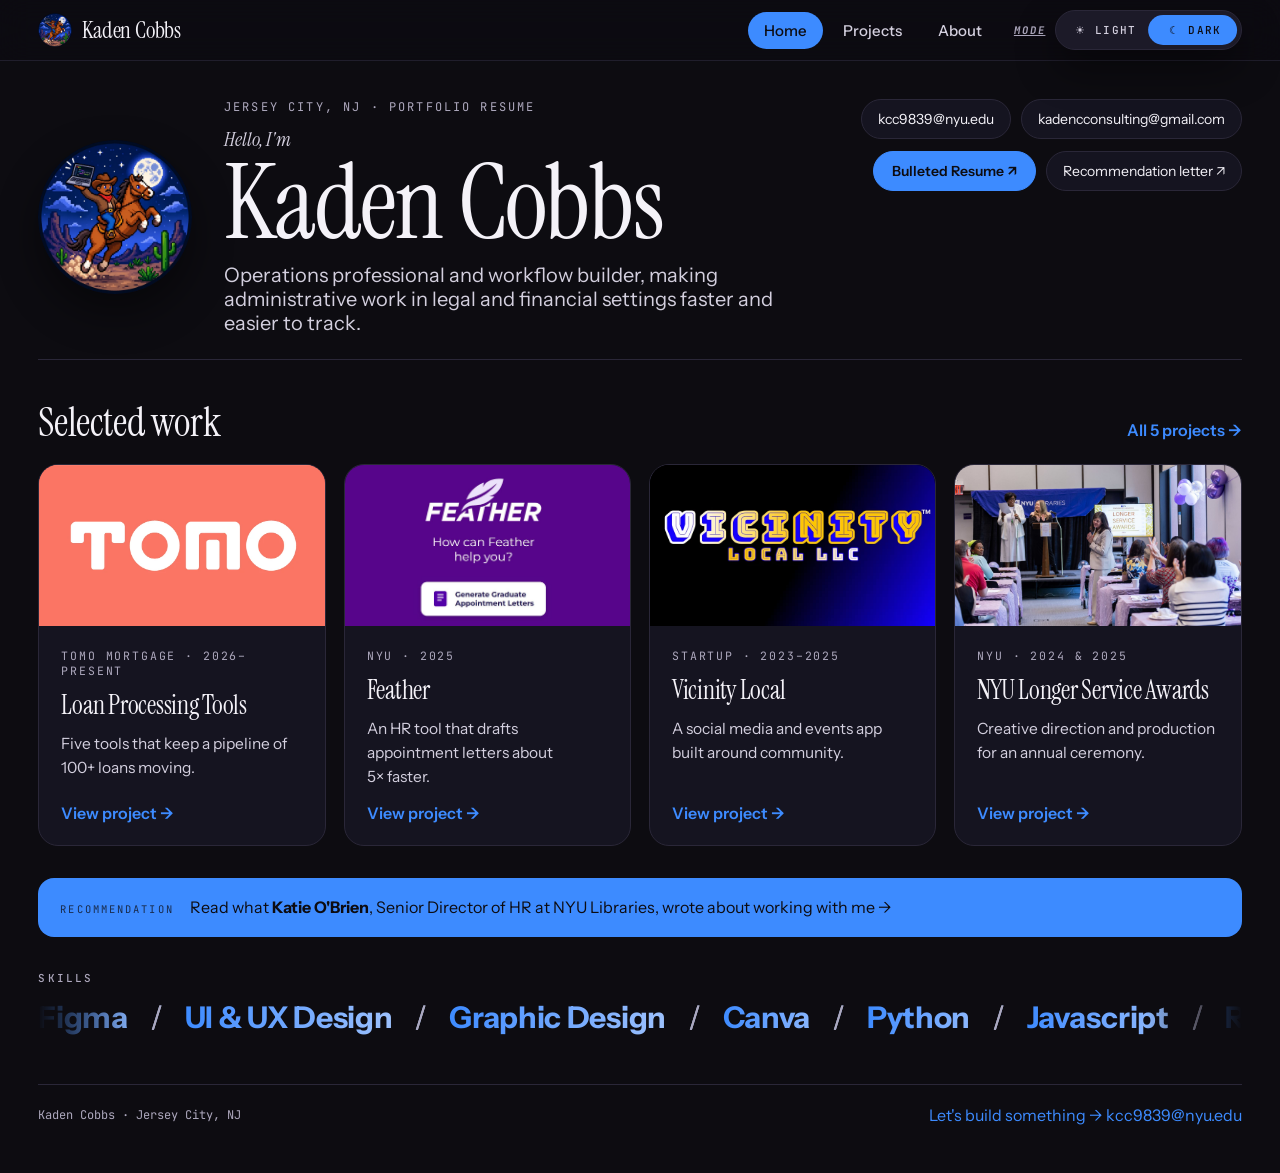
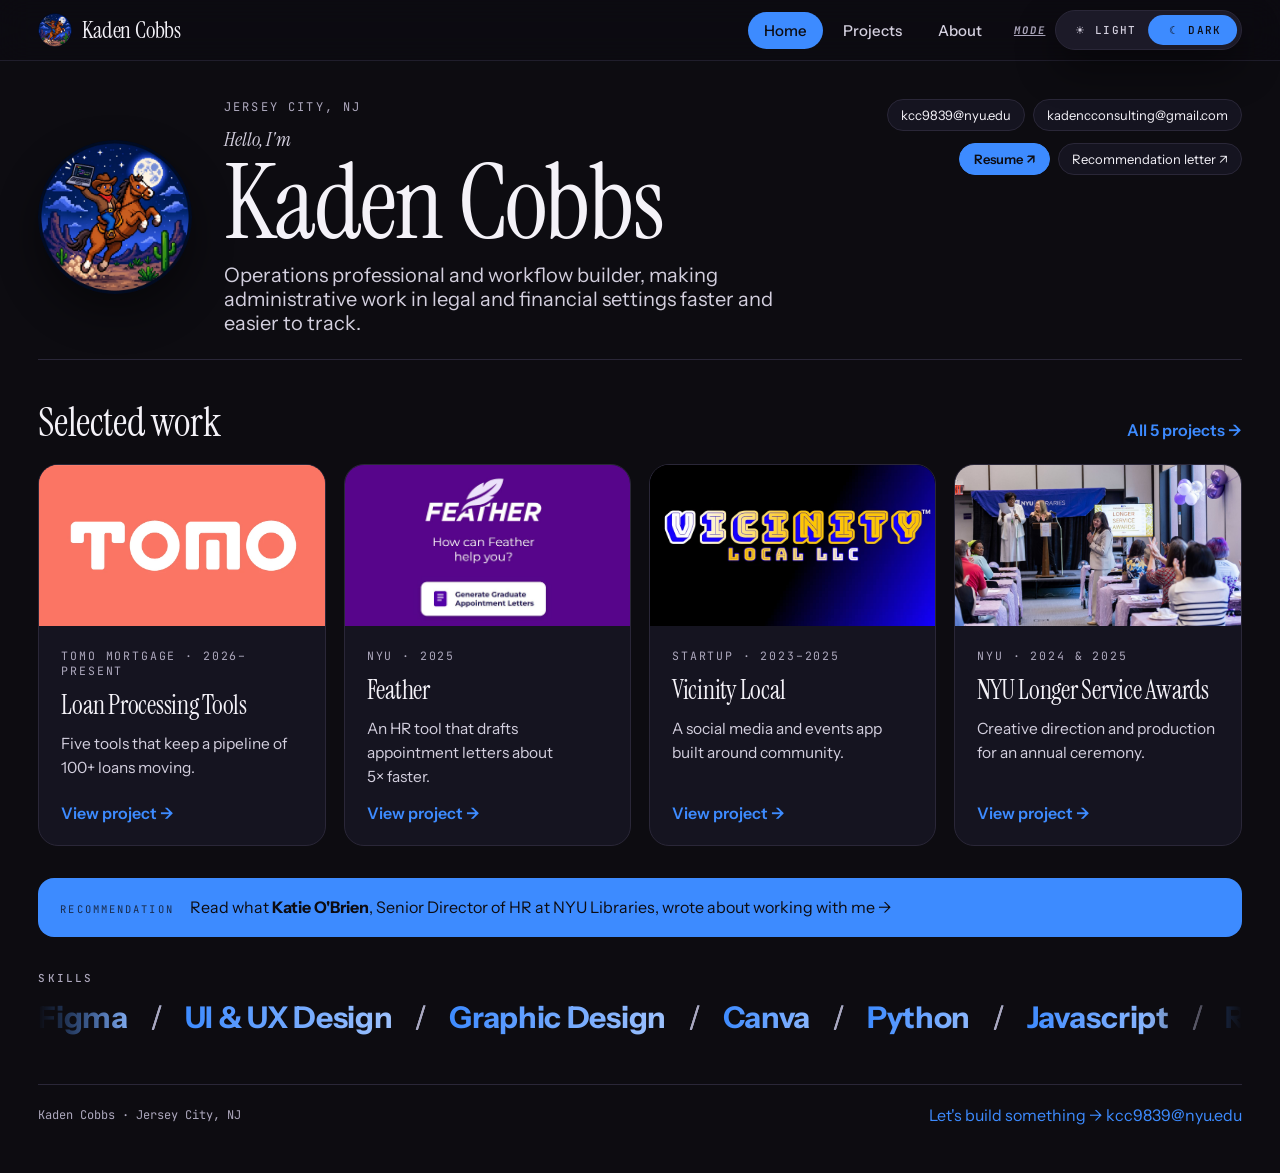
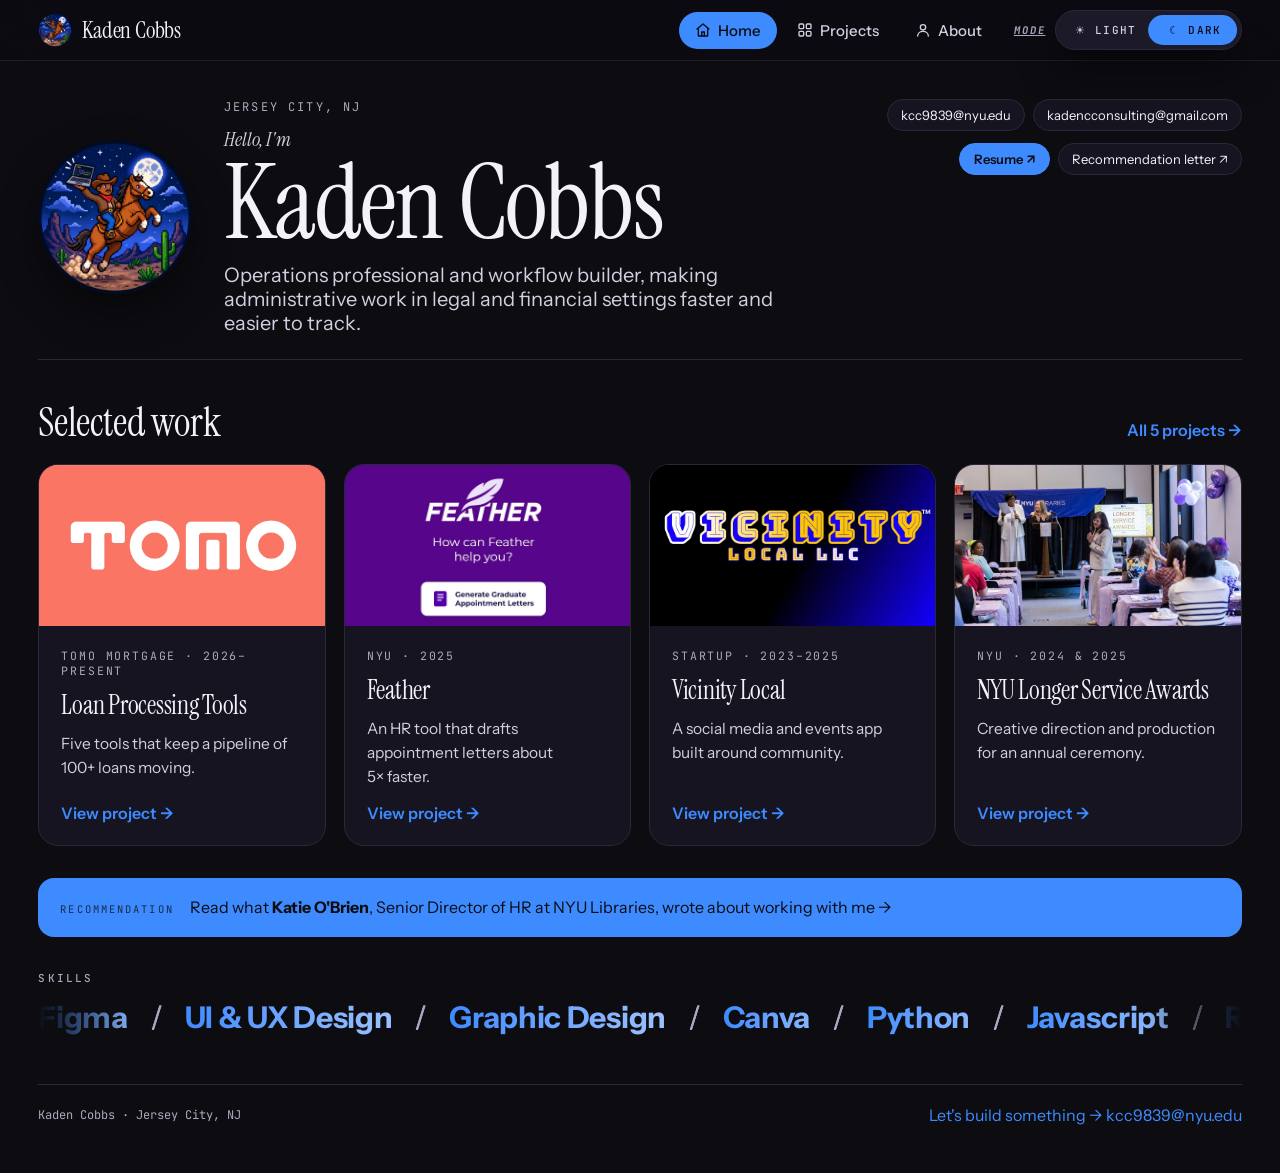
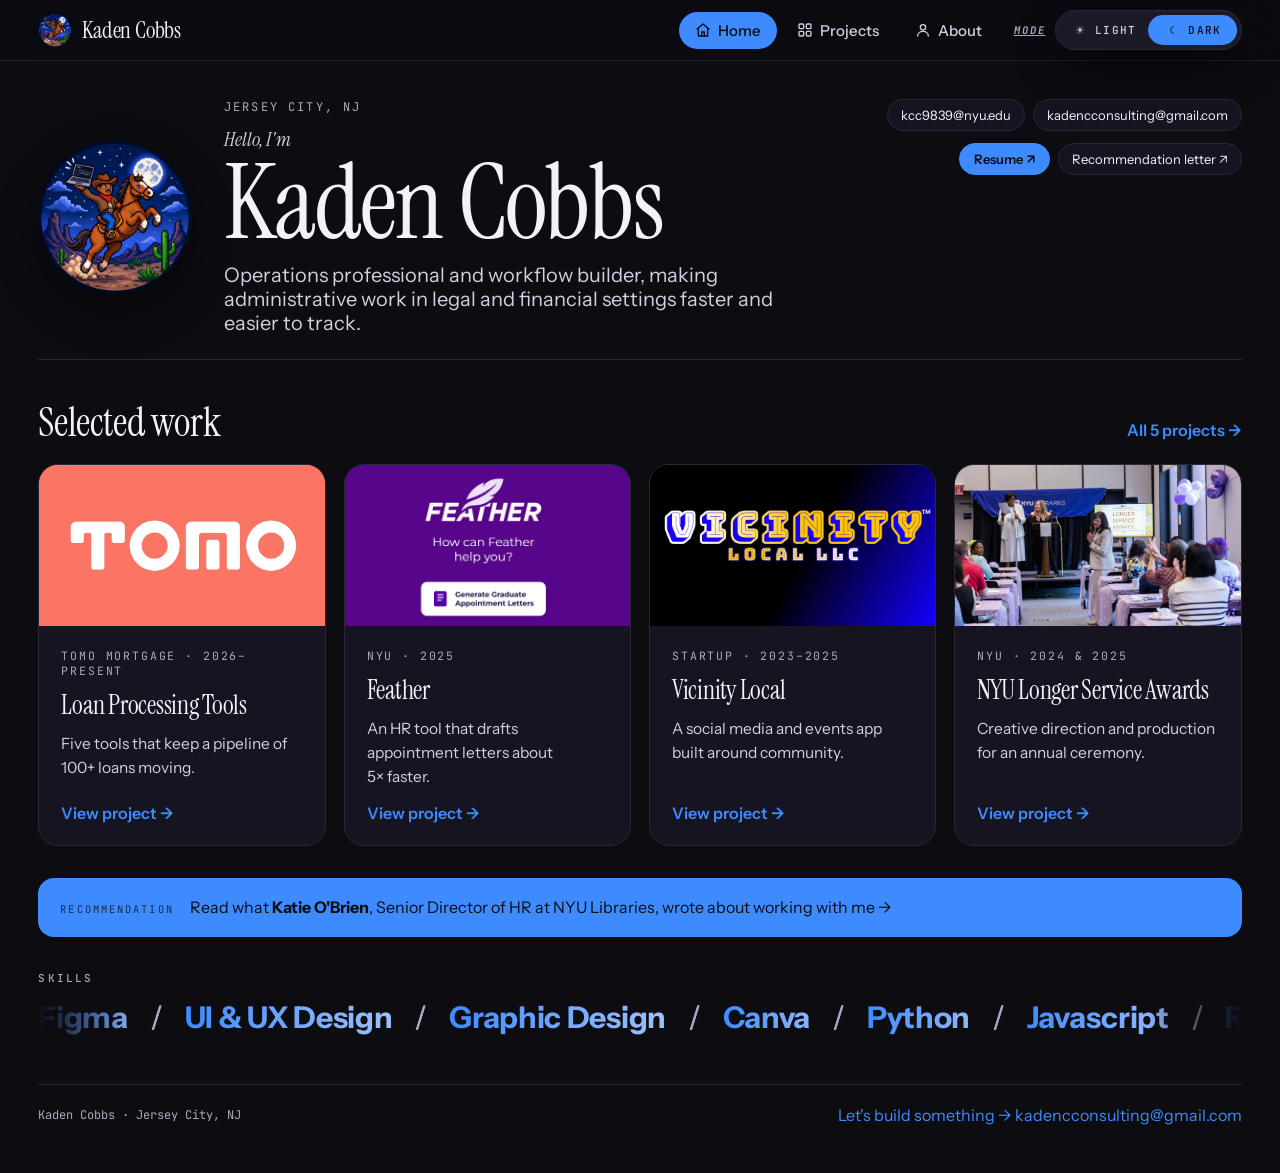
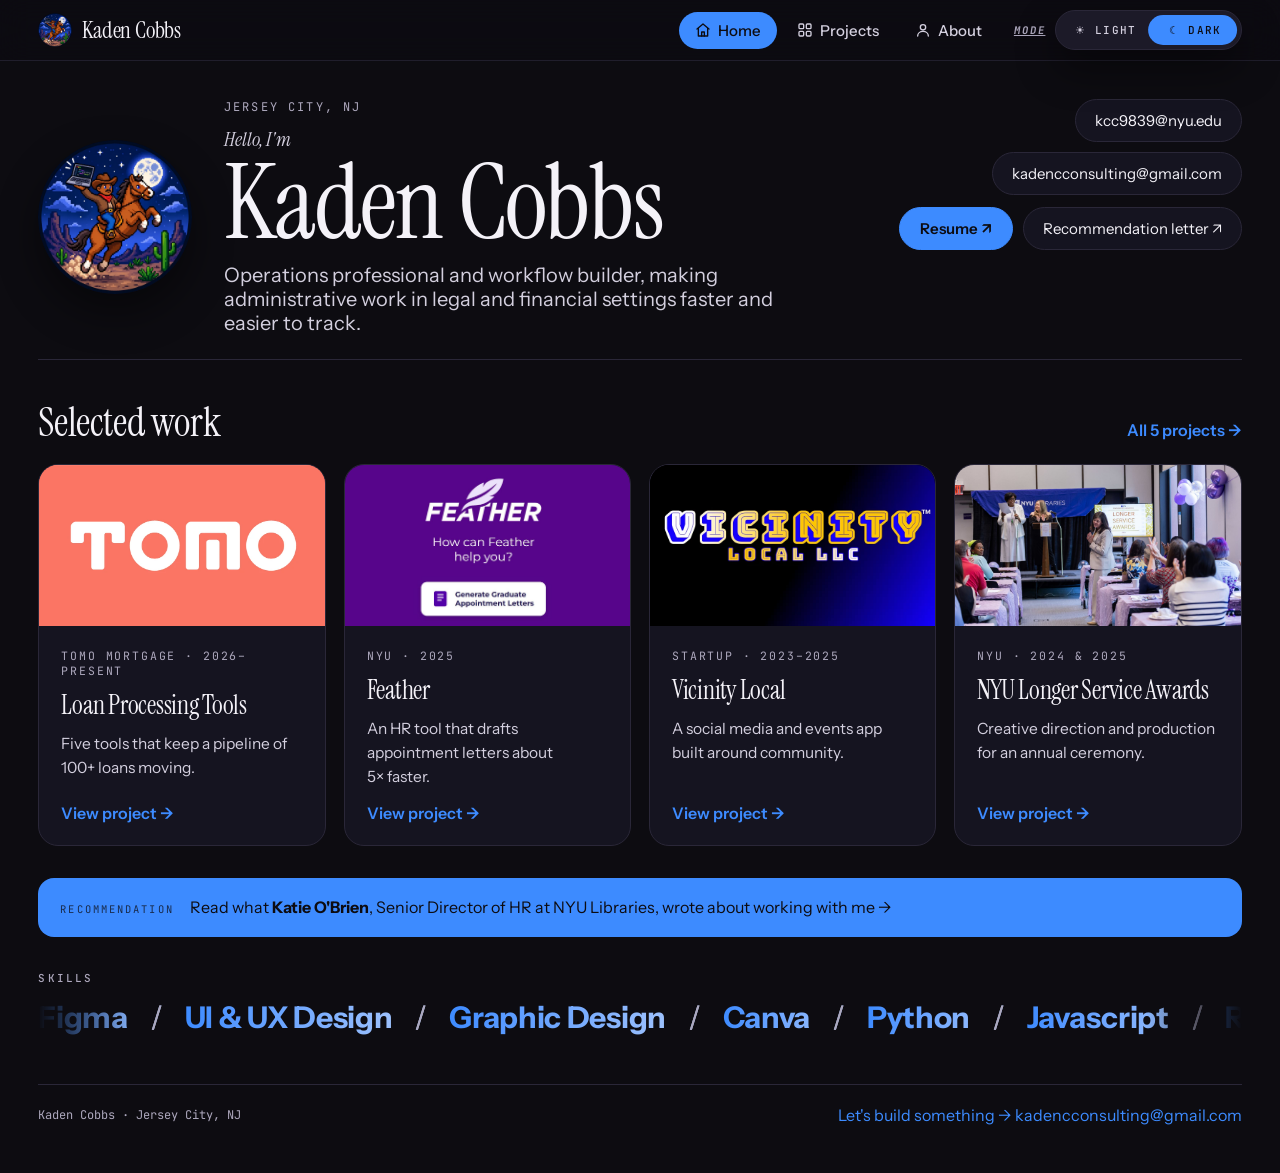
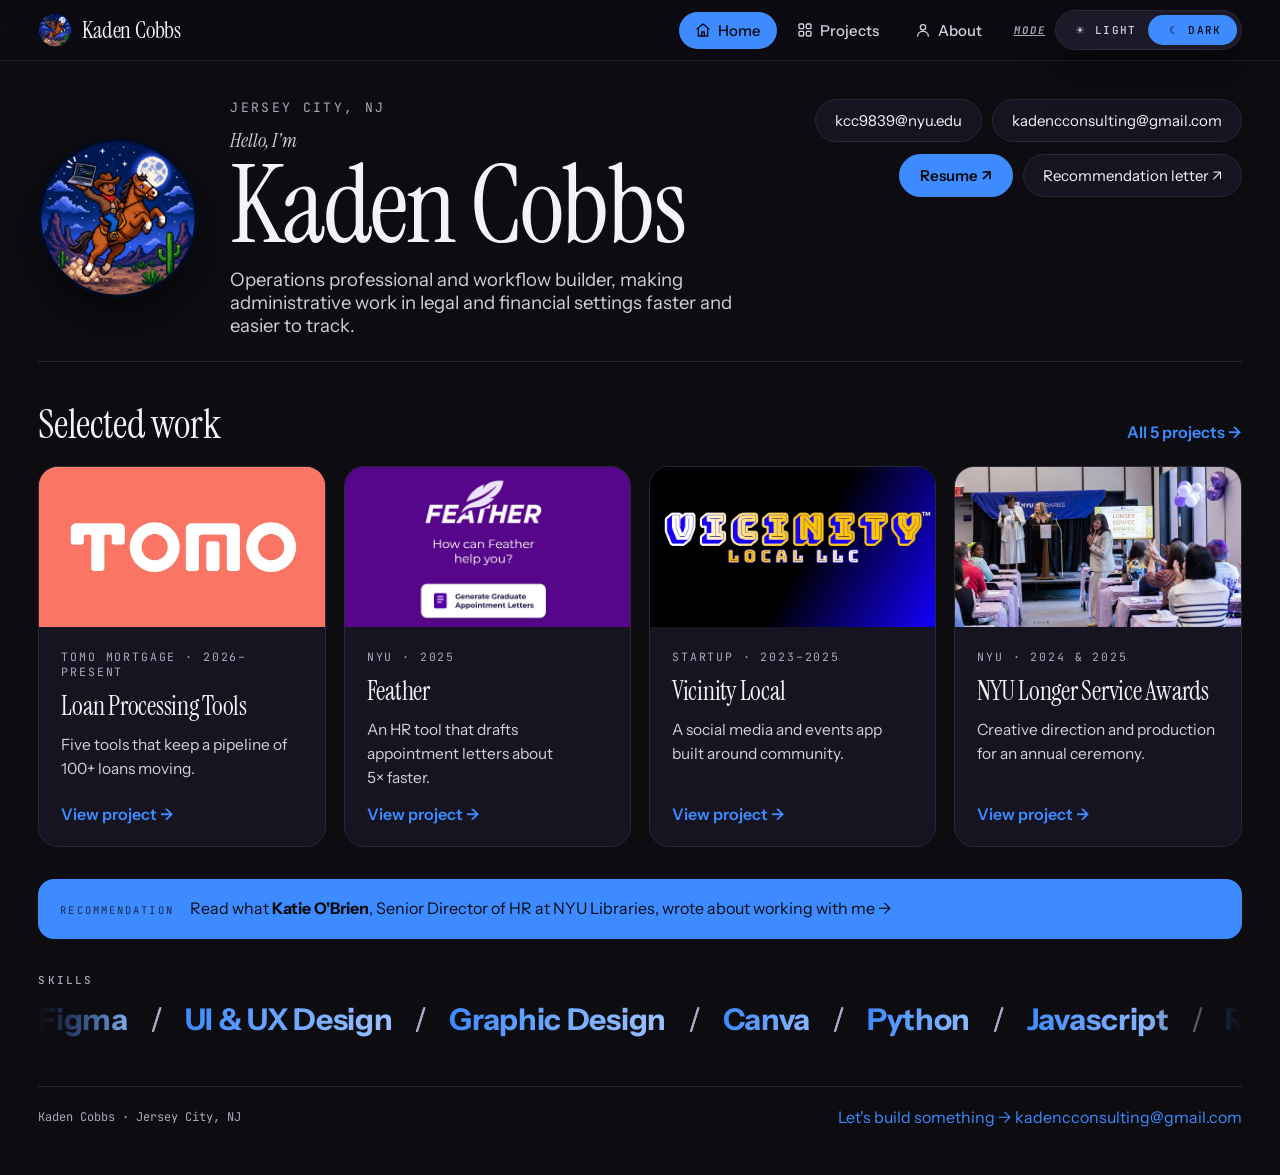
